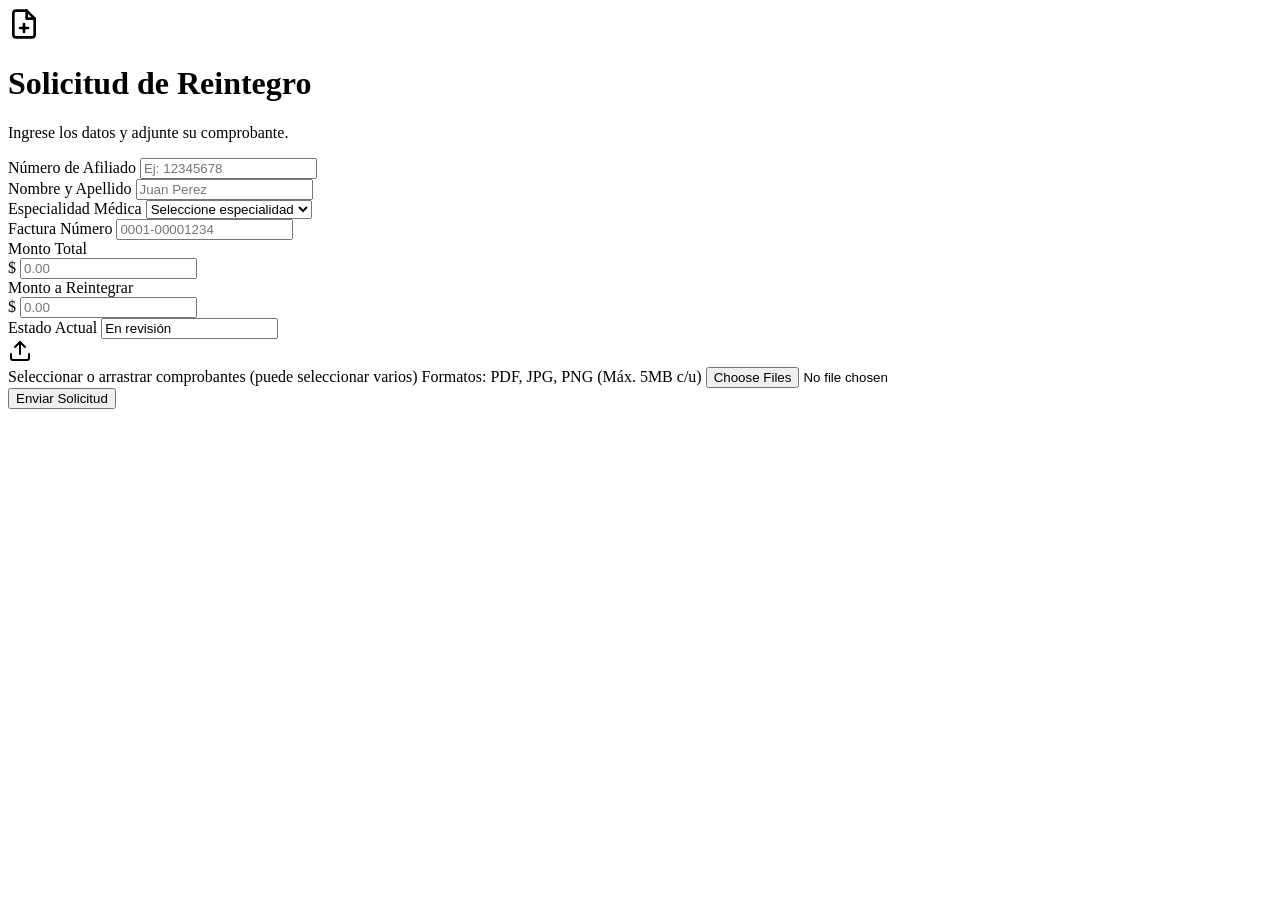
==== index.html @ f34ab0e4 "Update index.html" ====
<!DOCTYPE html>
<html lang="es">

<head>
    <meta charset="UTF-8">
    <meta name="viewport" content="width=device-width, initial-scale=1.0">
    <title>Solicitud de Reintegros</title>
    <link rel="preconnect" href="https://fonts.googleapis.com">
    <link rel="preconnect" href="https://fonts.gstatic.com" crossorigin>
    <link href="https://fonts.googleapis.com/css2?family=Outfit:wght@300;400;500;600;700&display=swap" rel="stylesheet">
    <link rel="stylesheet" href="style.css">
</head>

<body>
    <!-- Fondos dinámicos -->
    <div class="background-elements">
        <div class="blob blob-1"></div>
        <div class="blob blob-2"></div>
    </div>

    <!-- Contenedor Principal -->
    <div class="container">
        <div class="form-wrapper">
            <div class="header">
                <div class="icon-header">
                    <svg xmlns="http://www.w3.org/2000/svg" width="32" height="32" viewBox="0 0 24 24" fill="none"
                        stroke="currentColor" stroke-width="2" stroke-linecap="round" stroke-linejoin="round">
                        <path d="M14 2H6a2 2 0 0 0-2 2v16a2 2 0 0 0 2 2h12a2 2 0 0 0 2-2V8z"></path>
                        <polyline points="14 2 14 8 20 8"></polyline>
                        <line x1="12" y1="18" x2="12" y2="12"></line>
                        <line x1="9" y1="15" x2="15" y2="15"></line>
                    </svg>
                </div>
                <h1>Solicitud de Reintegro</h1>
                <p>Ingrese los datos y adjunte su comprobante.</p>
            </div>

            <!-- Formulario -->
            <form id="reintegroForm">

                <div class="input-row">
                    <div class="input-group">
                        <label for="afiliado">Número de Afiliado</label>
                        <input type="text" id="afiliado" name="afiliado" placeholder="Ej: 12345678" inputmode="numeric" pattern="\d*" required>
                    </div>

                    <div class="input-group">
                        <label for="nombre">Nombre y Apellido</label>
                        <input type="text" id="nombre" name="nombre" placeholder="Juan Perez" required>
                    </div>
                </div>

                <div class="input-row">
                    <div class="input-group">
                        <label for="especialidad">Especialidad Médica</label>
                        <select id="especialidad" name="especialidad" required>
                            <option value="" disabled selected>Seleccione especialidad</option>
                            <option value="Medicina General">Medicina General</option>
                            <option value="Traumatología">Traumatología</option>
                            <option value="Cardiología">Cardiología</option>
                            <option value="Dermatología">Dermatología</option>
                            <option value="Pediatría">Pediatría</option>
                            <option value="Odontología">Odontología</option>
                            <option value="Neurología">Neurología</option>
                            <option value="Oftalmología">Oftalmología</option>
                            <option value="Ginecología">Ginecología</option>
                            <option value="Psiquiatría">Psiquiatría</option>
                        </select>
                    </div>

                    <div class="input-group">
                        <label for="factura">Factura Número</label>
                        <input type="text" id="factura" name="factura" placeholder="0001-00001234" inputmode="numeric" required>
                    </div>
                </div>

                <div class="input-row">
                    <div class="input-group relative">
                        <label for="monto">Monto Total</label>
                        <div class="input-icon">
                            <span>$</span>
                            <input type="number" id="monto" name="monto" placeholder="0.00" step="0.01" inputmode="decimal" required>
                        </div>
                    </div>

                    <div class="input-group relative">
                        <label for="montoReintegrar">Monto a Reintegrar</label>
                        <div class="input-icon">
                            <span>$</span>
                            <input type="number" id="montoReintegrar" name="montoReintegrar" placeholder="0.00"
                                step="0.01" inputmode="decimal" required>
                        </div>
                    </div>
                </div>

                <div class="input-group w-full">
                    <label for="estado">Estado Actual</label>
                    <input type="text" id="estado" name="estado" value="En revisión" readonly class="readonly-input">
                </div>

                <div class="file-upload-wrapper">
                    <label for="archivo" class="file-upload-label">
                        <div class="upload-icon">
                            <svg xmlns="http://www.w3.org/2000/svg" width="24" height="24" viewBox="0 0 24 24"
                                fill="none" stroke="currentColor" stroke-width="2" stroke-linecap="round"
                                stroke-linejoin="round">
                                <path d="M21 15v4a2 2 0 0 1-2 2H5a2 2 0 0 1-2-2v-4"></path>
                                <polyline points="17 8 12 3 7 8"></polyline>
                                <line x1="12" y1="3" x2="12" y2="15"></line>
                            </svg>
                        </div>
                        <span class="upload-text">Seleccionar o arrastrar comprobantes (puede seleccionar varios)</span>
                        <span class="upload-hint">Formatos: PDF, JPG, PNG (Máx. 5MB c/u)</span>
                    </label>
                    <input type="file" id="archivo" name="archivos" required accept=".pdf,.jpg,.jpeg,.png" multiple>
                    <div id="fileName" class="file-name-display"></div>
                </div>

                <button type="submit" id="submitBtn" class="submit-btn hover-effect">
                    <span class="btn-text">Enviar Solicitud</span>
                    <div class="loader" id="loader" style="display: none;"></div>
                </button>

            </form>

            <!-- Mensaje de Éxito -->
            <div id="successMessage" class="status-message success" style="display: none;">
                <div class="status-icon">
                    <svg xmlns="http://www.w3.org/2000/svg" width="32" height="32" viewBox="0 0 24 24" fill="none"
                        stroke="currentColor" stroke-width="2" stroke-linecap="round" stroke-linejoin="round">
                        <path d="M22 11.08V12a10 10 0 1 1-5.93-9.14"></path>
                        <polyline points="22 4 12 14.01 9 11.01"></polyline>
                    </svg>
                </div>
                <h3>¡Solicitud Enviada Exitosamente!</h3>
                <p>Su solicitud de reintegro ha sido registrada y el archivo guardado en la nube.</p>
                <button type="button" class="reset-btn hover-effect" id="resetBtn">Nueva Solicitud</button>
            </div>

            <!-- Mensaje de Error -->
            <div id="errorMessage" class="status-message error" style="display: none;">
                <div class="status-icon">
                    <svg xmlns="http://www.w3.org/2000/svg" width="32" height="32" viewBox="0 0 24 24" fill="none"
                        stroke="currentColor" stroke-width="2" stroke-linecap="round" stroke-linejoin="round">
                        <circle cx="12" cy="12" r="10"></circle>
                        <line x1="15" y1="9" x2="9" y2="15"></line>
                        <line x1="9" y1="9" x2="15" y2="15"></line>
                    </svg>
                </div>
                <h3>Error al Enviar</h3>
                <p>Ocurrió un problema de comunicación. Por favor intente nuevamente.</p>
            </div>
        </div>
    </div>

    <script src="script.js"></script>
</body>

</html>
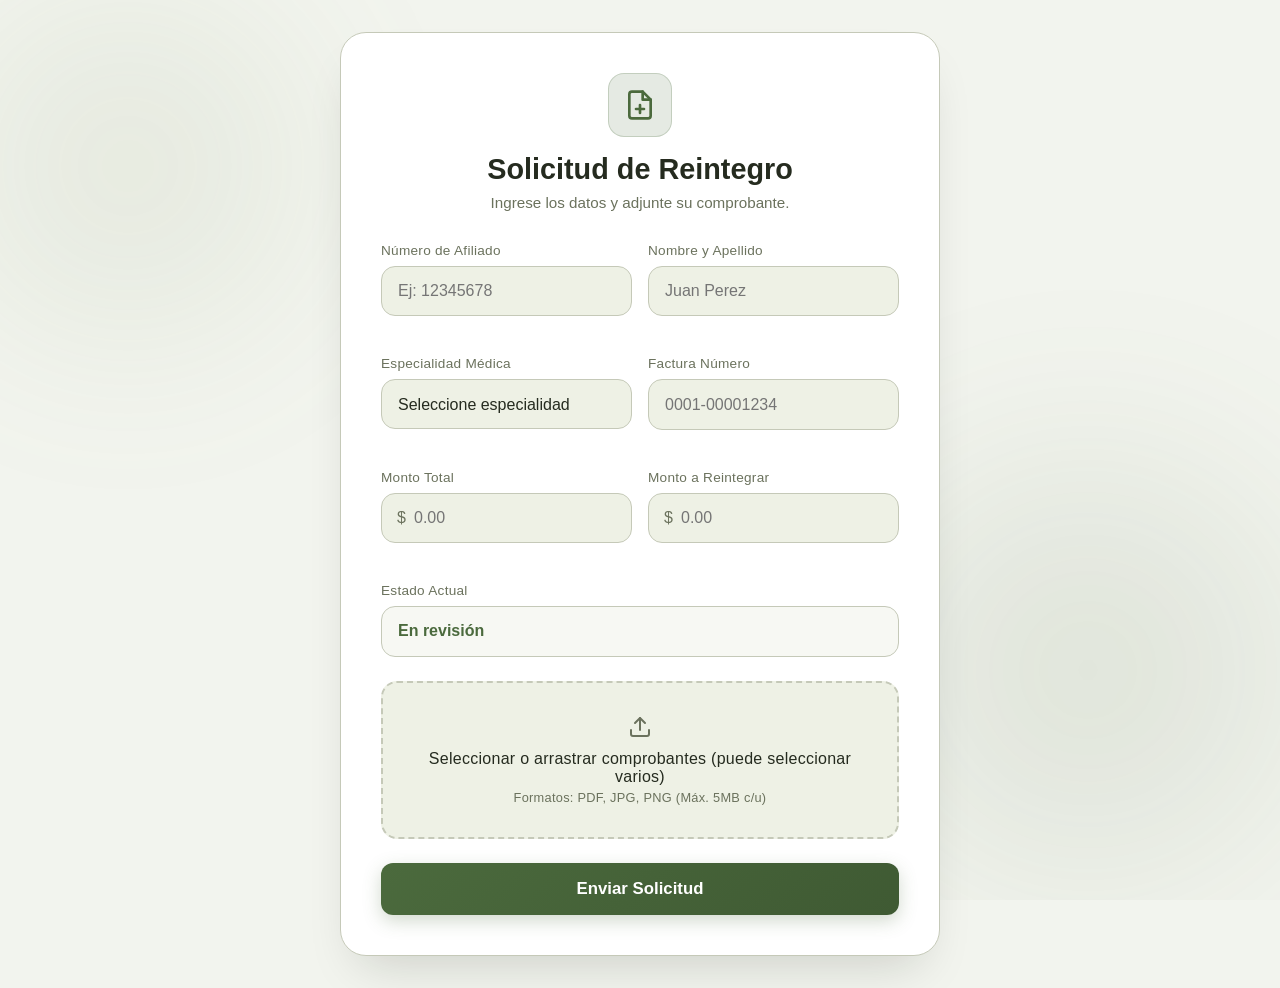
==== commit 0b31fd42: "Rename stylesheet link from style.css to styles.css" ====
--- a/index.html
+++ b/index.html
@@ -8,7 +8,7 @@
     <link rel="preconnect" href="https://fonts.googleapis.com">
     <link rel="preconnect" href="https://fonts.gstatic.com" crossorigin>
     <link href="https://fonts.googleapis.com/css2?family=Outfit:wght@300;400;500;600;700&display=swap" rel="stylesheet">
-    <link rel="stylesheet" href="style.css">
+    <link rel="stylesheet" href="styles.css">
 </head>
 
 <body>
--- a/styles.css
+++ b/styles.css
@@ -0,0 +1,403 @@
+:root {
+    --primary: #4b6a3d;
+    --primary-hover: #3f5a33;
+    --background: #f2f4ee;
+    --surface: #ffffff;
+    --surface-light: #eef1e5;
+    --border: #c5c9b8;
+    --text: #252b1f;
+    --text-muted: #6b725d;
+    --success: #3c7e43;
+    --error: #d04747;
+    --accent: #7f9961;
+}
+
+* {
+    box-sizing: border-box;
+    margin: 0;
+    padding: 0;
+}
+
+body {
+    font-family: 'Outfit', -apple-system, BlinkMacSystemFont, "Segoe UI", Roboto, sans-serif;
+    background-color: var(--background);
+    color: var(--text);
+    min-height: 100vh;
+    display: flex;
+    justify-content: center;
+    align-items: center;
+    padding: 2rem 1rem;
+    position: relative;
+    overflow-x: hidden;
+}
+
+/* Background Animations */
+.background-elements {
+    position: fixed;
+    top: 0;
+    left: 0;
+    width: 100%;
+    height: 100%;
+    z-index: 0;
+    overflow: hidden;
+    pointer-events: none;
+}
+
+.blob {
+    position: absolute;
+    filter: blur(80px);
+    opacity: 0.5;
+    border-radius: 50%;
+    animation: float 10s infinite alternate ease-in-out;
+}
+
+.blob-1 {
+    top: -10%;
+    left: -10%;
+    width: 40vw;
+    height: 40vw;
+    background: radial-gradient(circle, rgba(127, 153, 97, 0.28) 0%, transparent 70%);
+}
+
+.blob-2 {
+    bottom: -10%;
+    right: -10%;
+    width: 50vw;
+    height: 50vw;
+    background: radial-gradient(circle, rgba(75, 106, 61, 0.28) 0%, transparent 70%);
+    animation-delay: -5s;
+}
+
+@keyframes float {
+    0% { transform: translate(0, 0) scale(1); }
+    100% { transform: translate(5%, 5%) scale(1.1); }
+}
+
+/* Container & Form Surface */
+.container {
+    width: 100%;
+    max-width: 600px;
+    z-index: 1;
+}
+
+.form-wrapper {
+    background: var(--surface);
+    border: 1px solid var(--border);
+    border-radius: 26px;
+    padding: 2.5rem;
+    box-shadow: 0 25px 50px -20px rgba(16, 23, 11, 0.18);
+    transition: transform 0.3s ease, box-shadow 0.3s ease;
+}
+
+.header {
+    text-align: center;
+    margin-bottom: 2rem;
+}
+
+.icon-header {
+    display: inline-flex;
+    align-items: center;
+    justify-content: center;
+    width: 64px;
+    height: 64px;
+    background: rgba(75, 106, 61, 0.14);
+    border: 1px solid rgba(75, 106, 61, 0.22);
+    border-radius: 16px;
+    margin-bottom: 1rem;
+    color: var(--primary);
+}
+
+.header h1 {
+    font-size: 1.8rem;
+    font-weight: 600;
+    margin-bottom: 0.5rem;
+    color: var(--text);
+}
+
+.header p {
+    color: var(--text-muted);
+    font-size: 0.95rem;
+}
+
+/* Inputs */
+.input-row {
+    display: grid;
+    grid-template-columns: 1fr 1fr;
+    gap: 1rem;
+    margin-bottom: 1.25rem;
+}
+
+@media (max-width: 480px) {
+    .input-row { grid-template-columns: 1fr; }
+}
+
+.input-group {
+    display: flex;
+    flex-direction: column;
+    margin-bottom: 1.25rem;
+}
+
+.input-group.w-full { grid-column: span 2; }
+.relative { position: relative; }
+
+label {
+    font-size: 0.85rem;
+    font-weight: 500;
+    color: var(--text-muted);
+    margin-bottom: 0.5rem;
+    letter-spacing: 0.02em;
+}
+
+input[type="text"],
+input[type="number"],
+select {
+    width: 100%;
+    background: var(--surface-light);
+    border: 1px solid var(--border);
+    border-radius: 14px;
+    padding: 0.95rem 1rem;
+    color: var(--text);
+    font-family: inherit;
+    font-size: 1rem;
+    outline: none;
+    transition: all 0.2s ease;
+    appearance: none;
+    -webkit-appearance: none;
+    -moz-appearance: none;
+    padding-right: 1.8rem;
+}
+
+.input-icon {
+    position: relative;
+    display: flex;
+    align-items: center;
+}
+
+.input-icon span {
+    position: absolute;
+    left: 1rem;
+    color: var(--text-muted);
+    font-weight: 500;
+}
+
+.input-icon input {
+    padding-left: 2rem;
+}
+
+input:focus {
+    border-color: var(--primary-hover);
+    box-shadow: 0 0 0 3px rgba(75, 106, 61, 0.18);
+    background: #f7f8f3;
+}
+
+.readonly-input {
+    background: #f7f8f3 !important;
+    color: var(--primary) !important;
+    font-weight: 600;
+    cursor: default;
+}
+
+/* File Upload */
+.file-upload-wrapper {
+    position: relative;
+    margin: 1.5rem 0;
+}
+
+input[type="file"] {
+    position: absolute;
+    width: 100%;
+    height: 100%;
+    top: 0;
+    left: 0;
+    opacity: 0;
+    cursor: pointer;
+    z-index: 10;
+}
+
+.file-upload-label {
+    display: flex;
+    flex-direction: column;
+    align-items: center;
+    justify-content: center;
+    padding: 2rem 1.5rem;
+    border: 2px dashed var(--border);
+    border-radius: 16px;
+    background: var(--surface-light);
+    transition: all 0.3s ease;
+    cursor: pointer;
+    text-align: center;
+}
+
+.file-upload-wrapper:hover .file-upload-label {
+    border-color: var(--primary);
+    background: rgba(75, 106, 61, 0.08);
+}
+
+.file-upload-wrapper:has(input:focus-visible) .file-upload-label {
+    border-color: var(--primary);
+    box-shadow: 0 0 0 3px rgba(75, 106, 61, 0.14);
+}
+
+.upload-icon {
+    color: var(--text-muted);
+    margin-bottom: 0.5rem;
+    transition: color 0.3s ease;
+}
+
+.file-upload-wrapper:hover .upload-icon {
+    color: var(--primary);
+}
+
+.upload-text {
+    font-weight: 500;
+    color: var(--text);
+    margin-bottom: 0.25rem;
+    font-size: 1rem;
+}
+
+.upload-hint {
+    font-size: 0.8rem;
+    color: var(--text-muted);
+}
+
+.file-name-display {
+    display: none;
+    margin-top: 0.5rem;
+    padding: 0.75rem;
+    background: rgba(75, 106, 61, 0.1);
+    border: 1px solid rgba(75, 106, 61, 0.2);
+    border-radius: 8px;
+    color: var(--primary);
+    font-size: 0.85rem;
+    font-weight: 500;
+    text-align: center;
+    word-break: break-all;
+}
+
+/* Base Buttons */
+button {
+    width: 100%;
+    padding: 1rem;
+    border: none;
+    border-radius: 12px;
+    font-family: inherit;
+    font-size: 1.05rem;
+    font-weight: 600;
+    cursor: pointer;
+    display: flex;
+    justify-content: center;
+    align-items: center;
+    transition: all 0.3s cubic-bezier(0.4, 0, 0.2, 1);
+}
+
+.submit-btn {
+    background: linear-gradient(135deg, var(--primary) 0%, var(--primary-hover) 100%);
+    color: white;
+    box-shadow: 0 6px 18px rgba(75, 106, 61, 0.25);
+}
+
+.submit-btn:hover {
+    transform: translateY(-2px);
+    box-shadow: 0 10px 24px rgba(75, 106, 61, 0.3);
+}
+
+.submit-btn:active {
+    transform: translateY(1px);
+}
+
+.submit-btn:disabled {
+    opacity: 0.7;
+    cursor: not-allowed;
+    transform: none;
+}
+
+.reset-btn {
+    background: transparent;
+    color: var(--text);
+    border: 1px solid var(--border);
+    margin-top: 1.5rem;
+}
+
+.reset-btn:hover {
+    background: rgba(255, 255, 255, 0.05);
+    border-color: var(--text-muted);
+}
+
+/* Loader */
+.loader {
+    width: 24px;
+    height: 24px;
+    border: 3px solid rgba(255, 255, 255, 0.3);
+    border-radius: 50%;
+    border-top-color: white;
+    animation: spin 1s ease-in-out infinite;
+}
+
+@keyframes spin {
+    to { transform: rotate(360deg); }
+}
+
+/* Status Messages */
+.status-message {
+    text-align: center;
+    padding: 2rem 1rem;
+    animation: fadeIn 0.4s ease-out;
+}
+
+.status-icon {
+    display: inline-flex;
+    align-items: center;
+    justify-content: center;
+    width: 64px;
+    height: 64px;
+    border-radius: 50%;
+    margin-bottom: 1.5rem;
+}
+
+.success .status-icon {
+    background: rgba(75, 106, 61, 0.12);
+    color: var(--primary);
+}
+
+.error .status-icon {
+    background: rgba(208, 71, 71, 0.12);
+    color: var(--error);
+}
+
+.status-message h3 {
+    margin-bottom: 0.5rem;
+    font-size: 1.5rem;
+}
+
+.status-message p {
+    color: var(--text-muted);
+    font-size: 0.95rem;
+    line-height: 1.5;
+}
+
+@keyframes fadeIn {
+    from { opacity: 0; transform: translateY(10px); }
+    to { opacity: 1; transform: translateY(0); }
+}
+
+/* Utilities */
+.hover-effect {
+    position: relative;
+    overflow: hidden;
+}
+
+.hover-effect::after {
+    content: '';
+    position: absolute;
+    top: 0;
+    left: 0;
+    width: 100%;
+    height: 100%;
+    background: rgba(255, 255, 255, 0.1);
+    opacity: 0;
+    transition: opacity 0.3s;
+}
+
+.hover-effect:hover::after {
+    opacity: 1;
+}
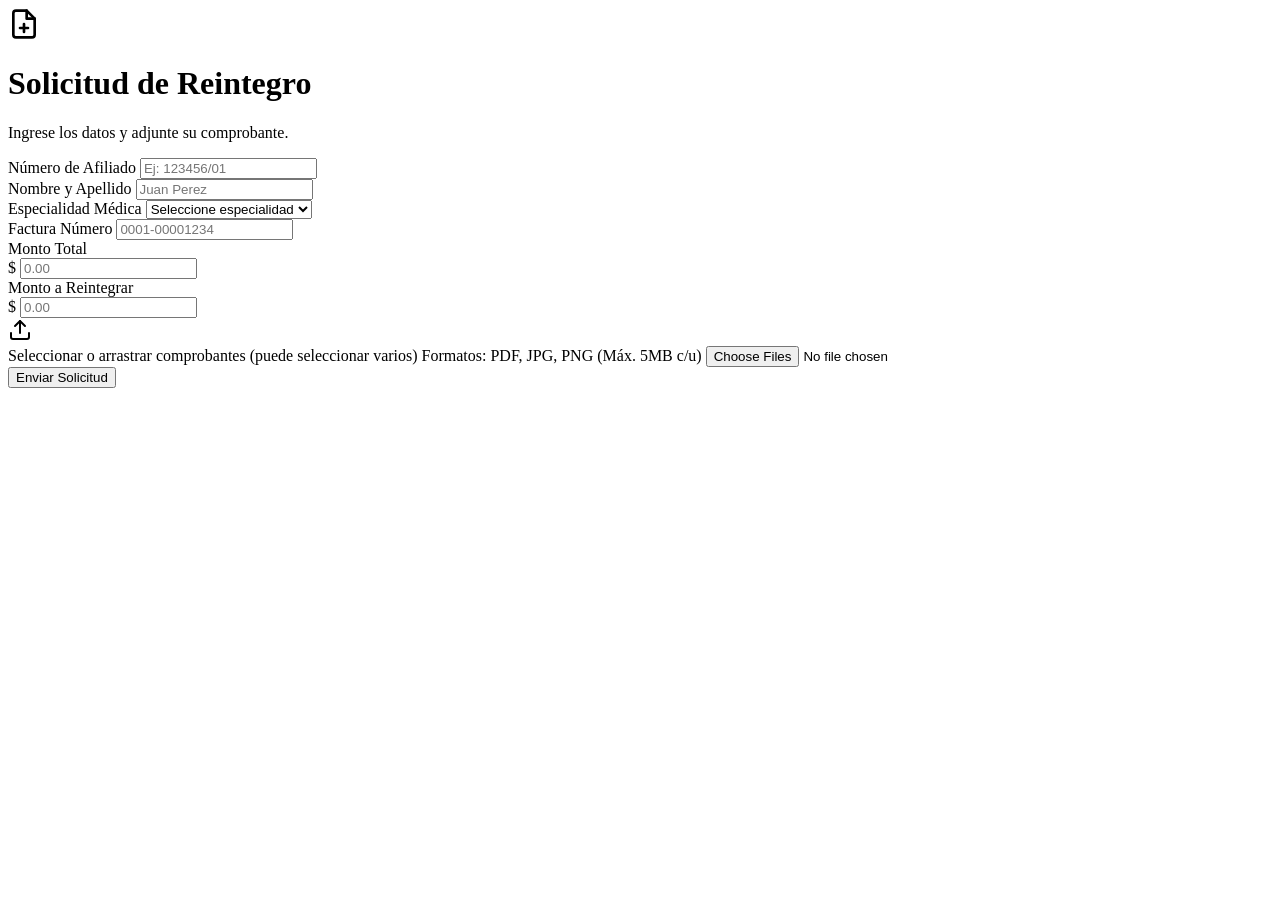
==== commit ad0b372c: "Update index.html" ====
--- a/index.html
+++ b/index.html
@@ -8,7 +8,7 @@
     <link rel="preconnect" href="https://fonts.googleapis.com">
     <link rel="preconnect" href="https://fonts.gstatic.com" crossorigin>
     <link href="https://fonts.googleapis.com/css2?family=Outfit:wght@300;400;500;600;700&display=swap" rel="stylesheet">
-    <link rel="stylesheet" href="styles.css">
+    <link rel="stylesheet" href="style.css">
 </head>
 
 <body>
@@ -41,7 +41,7 @@
                 <div class="input-row">
                     <div class="input-group">
                         <label for="afiliado">Número de Afiliado</label>
-                        <input type="text" id="afiliado" name="afiliado" placeholder="Ej: 12345678" inputmode="numeric" pattern="\d*" required>
+                        <input type="text" id="afiliado" name="afiliado" placeholder="Ej: 123456/01" inputmode="numeric" pattern="[0-9]+/[0-9]{2}" required>
                     </div>
 
                     <div class="input-group">
@@ -93,10 +93,7 @@
                     </div>
                 </div>
 
-                <div class="input-group w-full">
-                    <label for="estado">Estado Actual</label>
-                    <input type="text" id="estado" name="estado" value="En revisión" readonly class="readonly-input">
-                </div>
+                <input type="hidden" id="estado" name="estado" value="En revisión">
 
                 <div class="file-upload-wrapper">
                     <label for="archivo" class="file-upload-label">
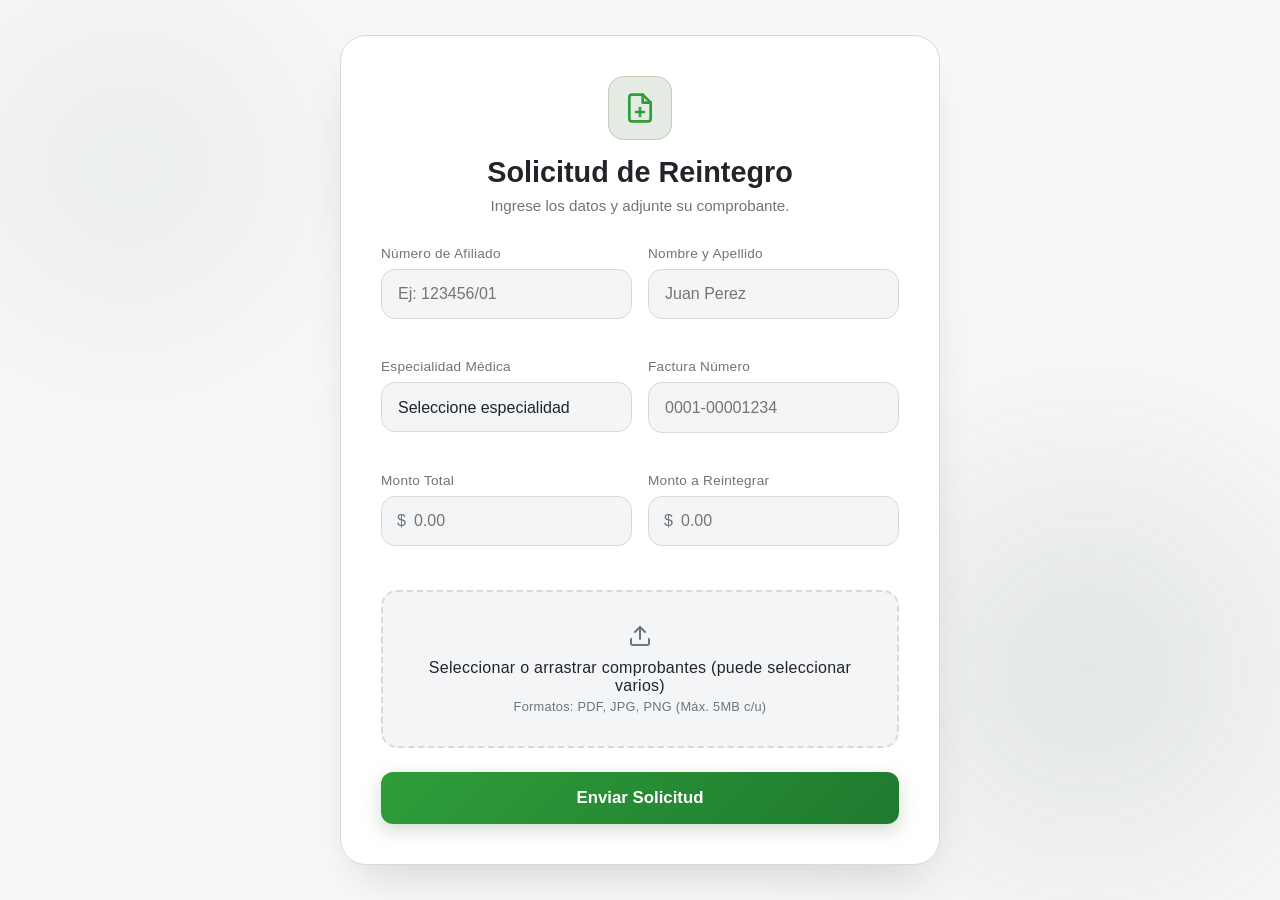
==== commit 33d27bae: "Rename stylesheet link from style.css to styles.css" ====
--- a/index.html
+++ b/index.html
@@ -8,7 +8,7 @@
     <link rel="preconnect" href="https://fonts.googleapis.com">
     <link rel="preconnect" href="https://fonts.gstatic.com" crossorigin>
     <link href="https://fonts.googleapis.com/css2?family=Outfit:wght@300;400;500;600;700&display=swap" rel="stylesheet">
-    <link rel="stylesheet" href="style.css">
+    <link rel="stylesheet" href="styles.css">
 </head>
 
 <body>
--- a/styles.css
+++ b/styles.css
@@ -0,0 +1,403 @@
+:root {
+    --primary: #2e9e39;
+    --primary-hover: #1f7a2f;
+    --background: #f7f8f9;
+    --surface: #ffffff;
+    --surface-light: #f4f5f6;
+    --border: #d8d9db;
+    --text: #212529;
+    --text-muted: #6c757d;
+    --success: #2e9e39;
+    --error: #d04747;
+    --accent: #2e9e39;
+}
+
+* {
+    box-sizing: border-box;
+    margin: 0;
+    padding: 0;
+}
+
+body {
+    font-family: 'Outfit', -apple-system, BlinkMacSystemFont, "Segoe UI", Roboto, sans-serif;
+    background-color: var(--background);
+    color: var(--text);
+    min-height: 100vh;
+    display: flex;
+    justify-content: center;
+    align-items: center;
+    padding: 2rem 1rem;
+    position: relative;
+    overflow-x: hidden;
+}
+
+/* Background Animations */
+.background-elements {
+    position: fixed;
+    top: 0;
+    left: 0;
+    width: 100%;
+    height: 100%;
+    z-index: 0;
+    overflow: hidden;
+    pointer-events: none;
+}
+
+.blob {
+    position: absolute;
+    filter: blur(80px);
+    opacity: 0.5;
+    border-radius: 50%;
+    animation: float 10s infinite alternate ease-in-out;
+}
+
+.blob-1 {
+    top: -10%;
+    left: -10%;
+    width: 40vw;
+    height: 40vw;
+    background: radial-gradient(circle, rgba(127, 153, 97, 0.28) 0%, transparent 70%);
+}
+
+.blob-2 {
+    bottom: -10%;
+    right: -10%;
+    width: 50vw;
+    height: 50vw;
+    background: radial-gradient(circle, rgba(75, 106, 61, 0.28) 0%, transparent 70%);
+    animation-delay: -5s;
+}
+
+@keyframes float {
+    0% { transform: translate(0, 0) scale(1); }
+    100% { transform: translate(5%, 5%) scale(1.1); }
+}
+
+/* Container & Form Surface */
+.container {
+    width: 100%;
+    max-width: 600px;
+    z-index: 1;
+}
+
+.form-wrapper {
+    background: var(--surface);
+    border: 1px solid var(--border);
+    border-radius: 26px;
+    padding: 2.5rem;
+    box-shadow: 0 25px 50px -20px rgba(16, 23, 11, 0.18);
+    transition: transform 0.3s ease, box-shadow 0.3s ease;
+}
+
+.header {
+    text-align: center;
+    margin-bottom: 2rem;
+}
+
+.icon-header {
+    display: inline-flex;
+    align-items: center;
+    justify-content: center;
+    width: 64px;
+    height: 64px;
+    background: rgba(75, 106, 61, 0.14);
+    border: 1px solid rgba(75, 106, 61, 0.22);
+    border-radius: 16px;
+    margin-bottom: 1rem;
+    color: var(--primary);
+}
+
+.header h1 {
+    font-size: 1.8rem;
+    font-weight: 600;
+    margin-bottom: 0.5rem;
+    color: var(--text);
+}
+
+.header p {
+    color: var(--text-muted);
+    font-size: 0.95rem;
+}
+
+/* Inputs */
+.input-row {
+    display: grid;
+    grid-template-columns: 1fr 1fr;
+    gap: 1rem;
+    margin-bottom: 1.25rem;
+}
+
+@media (max-width: 480px) {
+    .input-row { grid-template-columns: 1fr; }
+}
+
+.input-group {
+    display: flex;
+    flex-direction: column;
+    margin-bottom: 1.25rem;
+}
+
+.input-group.w-full { grid-column: span 2; }
+.relative { position: relative; }
+
+label {
+    font-size: 0.85rem;
+    font-weight: 500;
+    color: var(--text-muted);
+    margin-bottom: 0.5rem;
+    letter-spacing: 0.02em;
+}
+
+input[type="text"],
+input[type="number"],
+select {
+    width: 100%;
+    background: var(--surface-light);
+    border: 1px solid var(--border);
+    border-radius: 14px;
+    padding: 0.95rem 1rem;
+    color: var(--text);
+    font-family: inherit;
+    font-size: 1rem;
+    outline: none;
+    transition: all 0.2s ease;
+    appearance: none;
+    -webkit-appearance: none;
+    -moz-appearance: none;
+    padding-right: 1.8rem;
+}
+
+.input-icon {
+    position: relative;
+    display: flex;
+    align-items: center;
+}
+
+.input-icon span {
+    position: absolute;
+    left: 1rem;
+    color: var(--text-muted);
+    font-weight: 500;
+}
+
+.input-icon input {
+    padding-left: 2rem;
+}
+
+input:focus {
+    border-color: var(--primary-hover);
+    box-shadow: 0 0 0 3px rgba(75, 106, 61, 0.18);
+    background: #f7f8f3;
+}
+
+.readonly-input {
+    background: #f7f8f3 !important;
+    color: var(--primary) !important;
+    font-weight: 600;
+    cursor: default;
+}
+
+/* File Upload */
+.file-upload-wrapper {
+    position: relative;
+    margin: 1.5rem 0;
+}
+
+input[type="file"] {
+    position: absolute;
+    width: 100%;
+    height: 100%;
+    top: 0;
+    left: 0;
+    opacity: 0;
+    cursor: pointer;
+    z-index: 10;
+}
+
+.file-upload-label {
+    display: flex;
+    flex-direction: column;
+    align-items: center;
+    justify-content: center;
+    padding: 2rem 1.5rem;
+    border: 2px dashed var(--border);
+    border-radius: 16px;
+    background: var(--surface-light);
+    transition: all 0.3s ease;
+    cursor: pointer;
+    text-align: center;
+}
+
+.file-upload-wrapper:hover .file-upload-label {
+    border-color: var(--primary);
+    background: rgba(75, 106, 61, 0.08);
+}
+
+.file-upload-wrapper:has(input:focus-visible) .file-upload-label {
+    border-color: var(--primary);
+    box-shadow: 0 0 0 3px rgba(75, 106, 61, 0.14);
+}
+
+.upload-icon {
+    color: var(--text-muted);
+    margin-bottom: 0.5rem;
+    transition: color 0.3s ease;
+}
+
+.file-upload-wrapper:hover .upload-icon {
+    color: var(--primary);
+}
+
+.upload-text {
+    font-weight: 500;
+    color: var(--text);
+    margin-bottom: 0.25rem;
+    font-size: 1rem;
+}
+
+.upload-hint {
+    font-size: 0.8rem;
+    color: var(--text-muted);
+}
+
+.file-name-display {
+    display: none;
+    margin-top: 0.5rem;
+    padding: 0.75rem;
+    background: rgba(75, 106, 61, 0.1);
+    border: 1px solid rgba(75, 106, 61, 0.2);
+    border-radius: 8px;
+    color: var(--primary);
+    font-size: 0.85rem;
+    font-weight: 500;
+    text-align: center;
+    word-break: break-all;
+}
+
+/* Base Buttons */
+button {
+    width: 100%;
+    padding: 1rem;
+    border: none;
+    border-radius: 12px;
+    font-family: inherit;
+    font-size: 1.05rem;
+    font-weight: 600;
+    cursor: pointer;
+    display: flex;
+    justify-content: center;
+    align-items: center;
+    transition: all 0.3s cubic-bezier(0.4, 0, 0.2, 1);
+}
+
+.submit-btn {
+    background: linear-gradient(135deg, var(--primary) 0%, var(--primary-hover) 100%);
+    color: white;
+    box-shadow: 0 6px 18px rgba(75, 106, 61, 0.25);
+}
+
+.submit-btn:hover {
+    transform: translateY(-2px);
+    box-shadow: 0 10px 24px rgba(75, 106, 61, 0.3);
+}
+
+.submit-btn:active {
+    transform: translateY(1px);
+}
+
+.submit-btn:disabled {
+    opacity: 0.7;
+    cursor: not-allowed;
+    transform: none;
+}
+
+.reset-btn {
+    background: transparent;
+    color: var(--text);
+    border: 1px solid var(--border);
+    margin-top: 1.5rem;
+}
+
+.reset-btn:hover {
+    background: rgba(255, 255, 255, 0.05);
+    border-color: var(--text-muted);
+}
+
+/* Loader */
+.loader {
+    width: 24px;
+    height: 24px;
+    border: 3px solid rgba(255, 255, 255, 0.3);
+    border-radius: 50%;
+    border-top-color: white;
+    animation: spin 1s ease-in-out infinite;
+}
+
+@keyframes spin {
+    to { transform: rotate(360deg); }
+}
+
+/* Status Messages */
+.status-message {
+    text-align: center;
+    padding: 2rem 1rem;
+    animation: fadeIn 0.4s ease-out;
+}
+
+.status-icon {
+    display: inline-flex;
+    align-items: center;
+    justify-content: center;
+    width: 64px;
+    height: 64px;
+    border-radius: 50%;
+    margin-bottom: 1.5rem;
+}
+
+.success .status-icon {
+    background: rgba(75, 106, 61, 0.12);
+    color: var(--primary);
+}
+
+.error .status-icon {
+    background: rgba(208, 71, 71, 0.12);
+    color: var(--error);
+}
+
+.status-message h3 {
+    margin-bottom: 0.5rem;
+    font-size: 1.5rem;
+}
+
+.status-message p {
+    color: var(--text-muted);
+    font-size: 0.95rem;
+    line-height: 1.5;
+}
+
+@keyframes fadeIn {
+    from { opacity: 0; transform: translateY(10px); }
+    to { opacity: 1; transform: translateY(0); }
+}
+
+/* Utilities */
+.hover-effect {
+    position: relative;
+    overflow: hidden;
+}
+
+.hover-effect::after {
+    content: '';
+    position: absolute;
+    top: 0;
+    left: 0;
+    width: 100%;
+    height: 100%;
+    background: rgba(255, 255, 255, 0.1);
+    opacity: 0;
+    transition: opacity 0.3s;
+}
+
+.hover-effect:hover::after {
+    opacity: 1;
+}
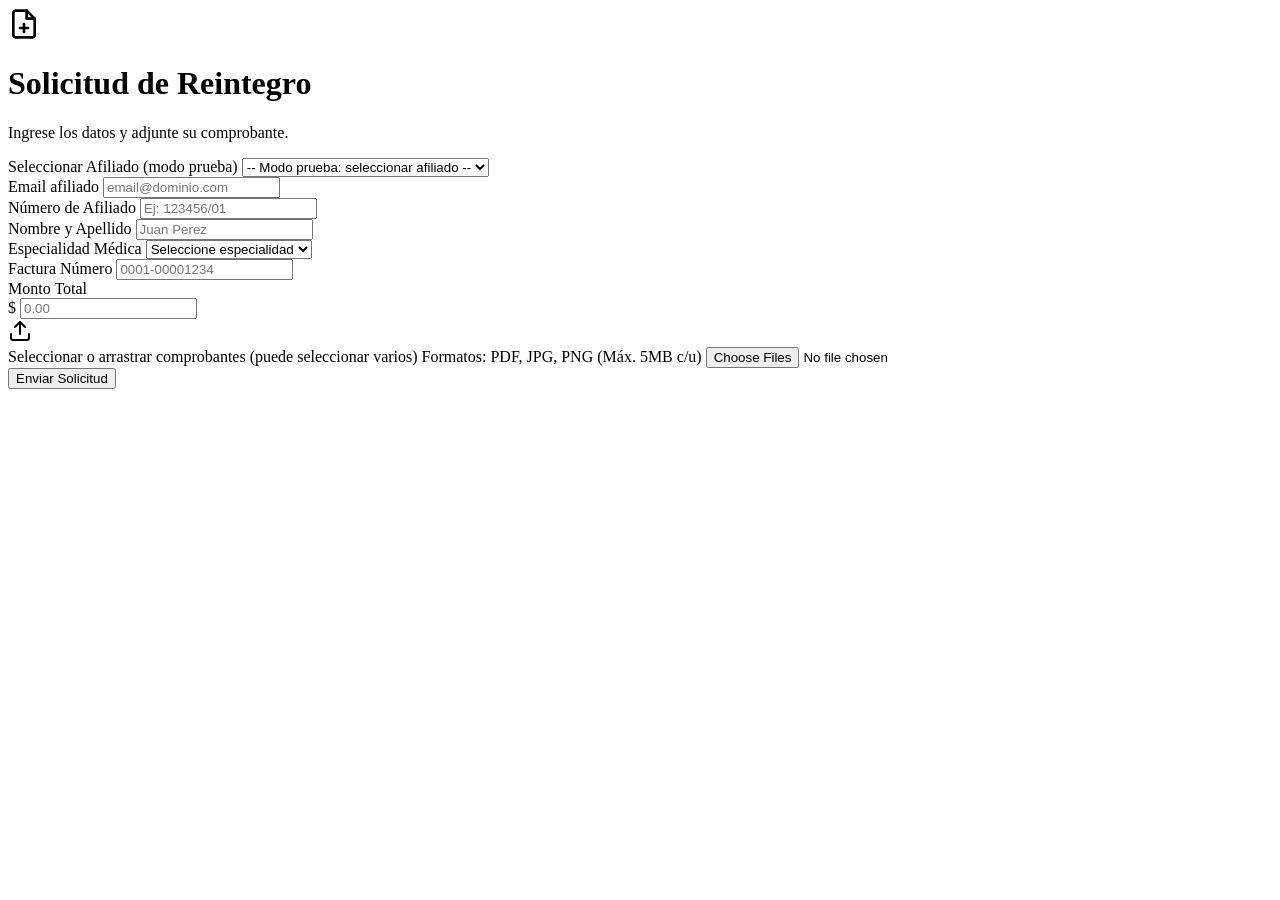
==== commit 6f8766d1: "Update index.html" ====
--- a/index.html
+++ b/index.html
@@ -8,7 +8,7 @@
     <link rel="preconnect" href="https://fonts.googleapis.com">
     <link rel="preconnect" href="https://fonts.gstatic.com" crossorigin>
     <link href="https://fonts.googleapis.com/css2?family=Outfit:wght@300;400;500;600;700&display=swap" rel="stylesheet">
-    <link rel="stylesheet" href="styles.css">
+    <link rel="stylesheet" href="style.css">
 </head>
 
 <body>
@@ -37,6 +37,20 @@
 
             <!-- Formulario -->
             <form id="reintegroForm">
+
+                <div class="input-row">
+                    <div class="input-group">
+                        <label for="selectorAfiliado">Seleccionar Afiliado (modo prueba)</label>
+                        <select id="selectorAfiliado">
+                            <option value="" selected>-- Modo prueba: seleccionar afiliado --</option>
+                        </select>
+                    </div>
+
+                    <div class="input-group">
+                        <label for="email">Email afiliado</label>
+                        <input type="email" id="email" name="email" placeholder="email@dominio.com">
+                    </div>
+                </div>
 
                 <div class="input-row">
                     <div class="input-group">
@@ -82,18 +96,10 @@
                             <input type="number" id="monto" name="monto" placeholder="0.00" step="0.01" inputmode="decimal" required>
                         </div>
                     </div>
-
-                    <div class="input-group relative">
-                        <label for="montoReintegrar">Monto a Reintegrar</label>
-                        <div class="input-icon">
-                            <span>$</span>
-                            <input type="number" id="montoReintegrar" name="montoReintegrar" placeholder="0.00"
-                                step="0.01" inputmode="decimal" required>
-                        </div>
-                    </div>
                 </div>
 
-                <input type="hidden" id="estado" name="estado" value="En revisión">
+                <input type="hidden" id="montoReintegrar" name="montoReintegrar" value="">
+                <input type="hidden" id="estado" name="estado" value="Nuevo reintegro">
 
                 <div class="file-upload-wrapper">
                     <label for="archivo" class="file-upload-label">
@@ -150,7 +156,7 @@
         </div>
     </div>
 
-    <script src="script.js"></script>
+    <script type="module" src="script.js"></script>
 </body>
 
 </html>
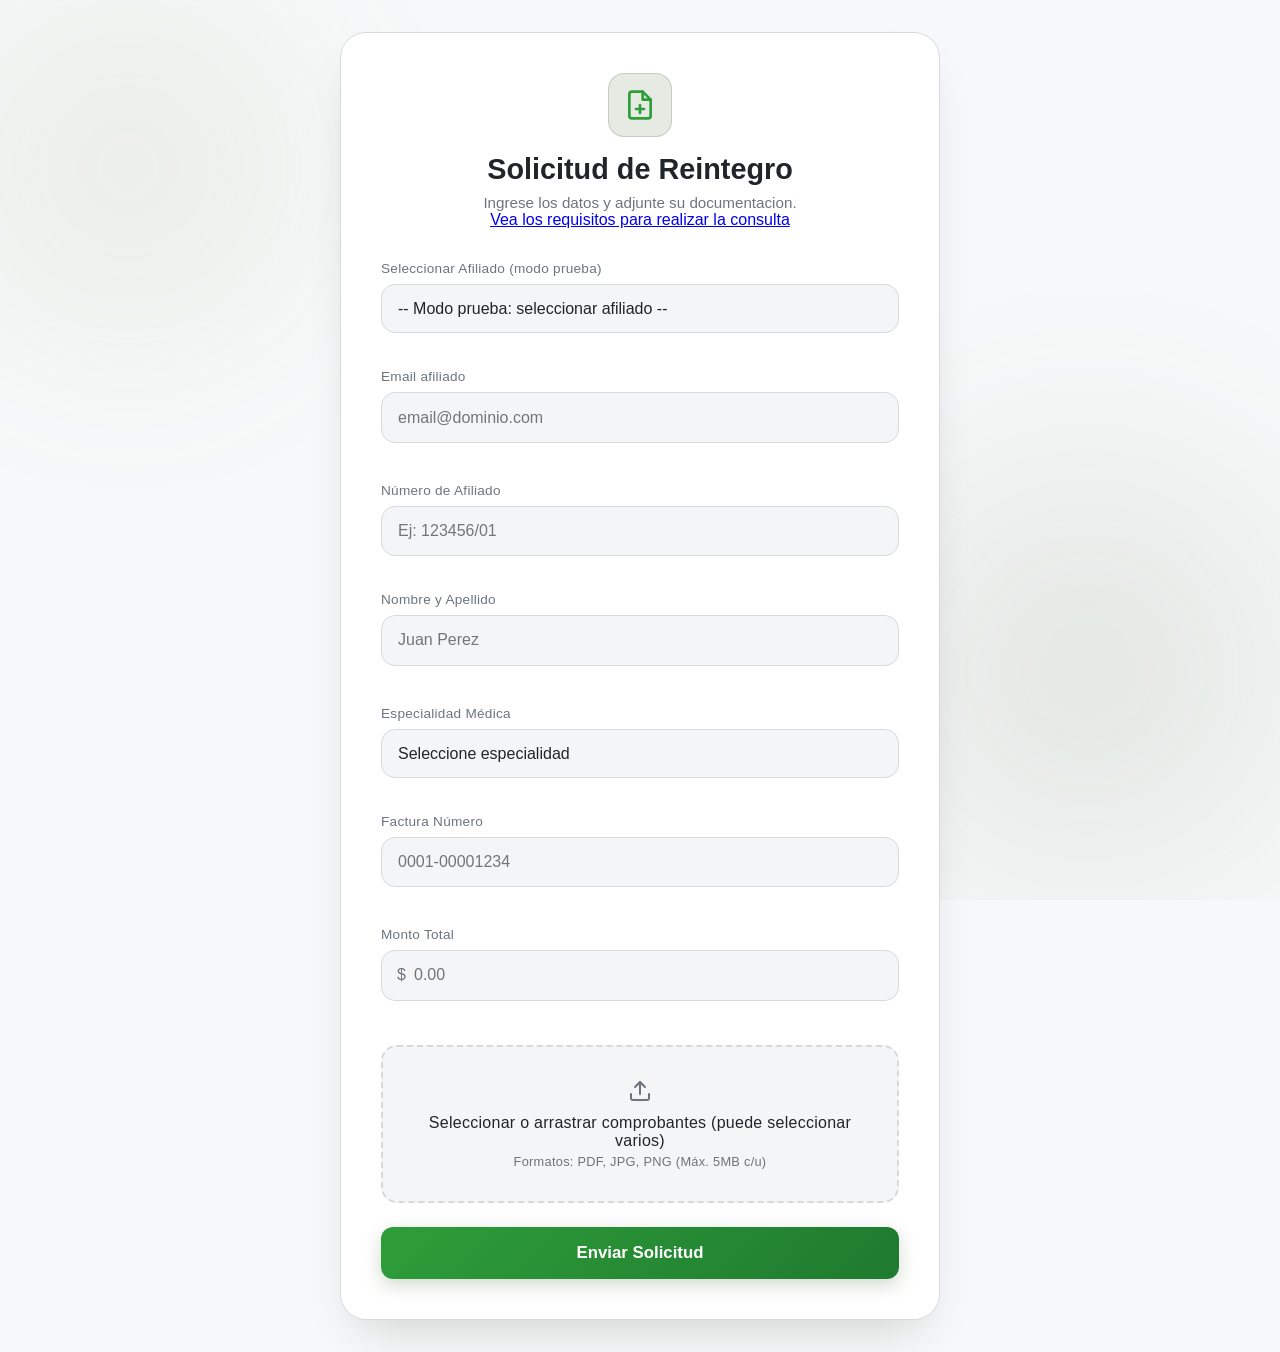
==== commit 3217f7fa: "Modify instruction text and add consultation link Updated the instruction text and added a link to t" ====
--- a/index.html
+++ b/index.html
@@ -32,7 +32,8 @@
                     </svg>
                 </div>
                 <h1>Solicitud de Reintegro</h1>
-                <p>Ingrese los datos y adjunte su comprobante.</p>
+                <p>Ingrese los datos y adjunte su documentacion.</p>
+                <a href="https://docs.google.com/document/d/e/2PACX-1vR2vjTNfnhDg8yVSaM5Hng2L1p9_a3u_QXCM-KkmZhwKjgc1DBlXDQh93XQy9juZHTKOExh-c2VfhJD/pub">Vea los requisitos para realizar la consulta</a>
             </div>
 
             <!-- Formulario -->
--- a/style.css
+++ b/style.css
@@ -0,0 +1,404 @@
+:root {
+    --primary: #2e9e39;
+    --primary-hover: #1f7a2f;
+    --background: #f7f8f9;
+    --surface: #ffffff;
+    --surface-light: #f4f5f6;
+    --border: #d8d9db;
+    --text: #212529;
+    --text-muted: #6c757d;
+    --success: #2e9e39;
+    --error: #d04747;
+    --accent: #2e9e39;
+}
+
+* {
+    box-sizing: border-box;
+    margin: 0;
+    padding: 0;
+}
+
+body {
+    font-family: 'Outfit', -apple-system, BlinkMacSystemFont, "Segoe UI", Roboto, sans-serif;
+    background-color: var(--background);
+    color: var(--text);
+    min-height: 100vh;
+    display: flex;
+    justify-content: center;
+    align-items: center;
+    padding: 2rem 1rem;
+    position: relative;
+    overflow-x: hidden;
+}
+
+/* Background Animations */
+.background-elements {
+    position: fixed;
+    top: 0;
+    left: 0;
+    width: 100%;
+    height: 100%;
+    z-index: 0;
+    overflow: hidden;
+    pointer-events: none;
+}
+
+.blob {
+    position: absolute;
+    filter: blur(80px);
+    opacity: 0.5;
+    border-radius: 50%;
+    animation: float 10s infinite alternate ease-in-out;
+}
+
+.blob-1 {
+    top: -10%;
+    left: -10%;
+    width: 40vw;
+    height: 40vw;
+    background: radial-gradient(circle, rgba(127, 153, 97, 0.28) 0%, transparent 70%);
+}
+
+.blob-2 {
+    bottom: -10%;
+    right: -10%;
+    width: 50vw;
+    height: 50vw;
+    background: radial-gradient(circle, rgba(75, 106, 61, 0.28) 0%, transparent 70%);
+    animation-delay: -5s;
+}
+
+@keyframes float {
+    0% { transform: translate(0, 0) scale(1); }
+    100% { transform: translate(5%, 5%) scale(1.1); }
+}
+
+/* Container & Form Surface */
+.container {
+    width: 100%;
+    max-width: 600px;
+    z-index: 1;
+}
+
+.form-wrapper {
+    background: var(--surface);
+    border: 1px solid var(--border);
+    border-radius: 26px;
+    padding: 2.5rem;
+    box-shadow: 0 25px 50px -20px rgba(16, 23, 11, 0.18);
+    transition: transform 0.3s ease, box-shadow 0.3s ease;
+}
+
+.header {
+    text-align: center;
+    margin-bottom: 2rem;
+}
+
+.icon-header {
+    display: inline-flex;
+    align-items: center;
+    justify-content: center;
+    width: 64px;
+    height: 64px;
+    background: rgba(75, 106, 61, 0.14);
+    border: 1px solid rgba(75, 106, 61, 0.22);
+    border-radius: 16px;
+    margin-bottom: 1rem;
+    color: var(--primary);
+}
+
+.header h1 {
+    font-size: 1.8rem;
+    font-weight: 600;
+    margin-bottom: 0.5rem;
+    color: var(--text);
+}
+
+.header p {
+    color: var(--text-muted);
+    font-size: 0.95rem;
+}
+
+/* Inputs */
+.input-row {
+    display: grid;
+    grid-template-columns: 1fr;
+    gap: 1rem;
+    margin-bottom: 1.25rem;
+}
+
+@media (max-width: 480px) {
+    .input-row { grid-template-columns: 1fr; }
+}
+
+.input-group {
+    display: flex;
+    flex-direction: column;
+    margin-bottom: 1.25rem;
+}
+
+.input-group.w-full { grid-column: span 2; }
+.relative { position: relative; }
+
+label {
+    font-size: 0.85rem;
+    font-weight: 500;
+    color: var(--text-muted);
+    margin-bottom: 0.5rem;
+    letter-spacing: 0.02em;
+}
+
+input[type="text"],
+input[type="number"],
+input[type="email"],
+select {
+    width: 100%;
+    background: var(--surface-light);
+    border: 1px solid var(--border);
+    border-radius: 14px;
+    padding: 0.95rem 1rem;
+    color: var(--text);
+    font-family: inherit;
+    font-size: 1rem;
+    outline: none;
+    transition: all 0.2s ease;
+    appearance: none;
+    -webkit-appearance: none;
+    -moz-appearance: none;
+    padding-right: 1.8rem;
+}
+
+.input-icon {
+    position: relative;
+    display: flex;
+    align-items: center;
+}
+
+.input-icon span {
+    position: absolute;
+    left: 1rem;
+    color: var(--text-muted);
+    font-weight: 500;
+}
+
+.input-icon input {
+    padding-left: 2rem;
+}
+
+input:focus {
+    border-color: var(--primary-hover);
+    box-shadow: 0 0 0 3px rgba(75, 106, 61, 0.18);
+    background: #f7f8f3;
+}
+
+.readonly-input {
+    background: #f7f8f3 !important;
+    color: var(--primary) !important;
+    font-weight: 600;
+    cursor: default;
+}
+
+/* File Upload */
+.file-upload-wrapper {
+    position: relative;
+    margin: 1.5rem 0;
+}
+
+input[type="file"] {
+    position: absolute;
+    width: 100%;
+    height: 100%;
+    top: 0;
+    left: 0;
+    opacity: 0;
+    cursor: pointer;
+    z-index: 10;
+}
+
+.file-upload-label {
+    display: flex;
+    flex-direction: column;
+    align-items: center;
+    justify-content: center;
+    padding: 2rem 1.5rem;
+    border: 2px dashed var(--border);
+    border-radius: 16px;
+    background: var(--surface-light);
+    transition: all 0.3s ease;
+    cursor: pointer;
+    text-align: center;
+}
+
+.file-upload-wrapper:hover .file-upload-label {
+    border-color: var(--primary);
+    background: rgba(75, 106, 61, 0.08);
+}
+
+.file-upload-wrapper:has(input:focus-visible) .file-upload-label {
+    border-color: var(--primary);
+    box-shadow: 0 0 0 3px rgba(75, 106, 61, 0.14);
+}
+
+.upload-icon {
+    color: var(--text-muted);
+    margin-bottom: 0.5rem;
+    transition: color 0.3s ease;
+}
+
+.file-upload-wrapper:hover .upload-icon {
+    color: var(--primary);
+}
+
+.upload-text {
+    font-weight: 500;
+    color: var(--text);
+    margin-bottom: 0.25rem;
+    font-size: 1rem;
+}
+
+.upload-hint {
+    font-size: 0.8rem;
+    color: var(--text-muted);
+}
+
+.file-name-display {
+    display: none;
+    margin-top: 0.5rem;
+    padding: 0.75rem;
+    background: rgba(75, 106, 61, 0.1);
+    border: 1px solid rgba(75, 106, 61, 0.2);
+    border-radius: 8px;
+    color: var(--primary);
+    font-size: 0.85rem;
+    font-weight: 500;
+    text-align: center;
+    word-break: break-all;
+}
+
+/* Base Buttons */
+button {
+    width: 100%;
+    padding: 1rem;
+    border: none;
+    border-radius: 12px;
+    font-family: inherit;
+    font-size: 1.05rem;
+    font-weight: 600;
+    cursor: pointer;
+    display: flex;
+    justify-content: center;
+    align-items: center;
+    transition: all 0.3s cubic-bezier(0.4, 0, 0.2, 1);
+}
+
+.submit-btn {
+    background: linear-gradient(135deg, var(--primary) 0%, var(--primary-hover) 100%);
+    color: white;
+    box-shadow: 0 6px 18px rgba(75, 106, 61, 0.25);
+}
+
+.submit-btn:hover {
+    transform: translateY(-2px);
+    box-shadow: 0 10px 24px rgba(75, 106, 61, 0.3);
+}
+
+.submit-btn:active {
+    transform: translateY(1px);
+}
+
+.submit-btn:disabled {
+    opacity: 0.7;
+    cursor: not-allowed;
+    transform: none;
+}
+
+.reset-btn {
+    background: transparent;
+    color: var(--text);
+    border: 1px solid var(--border);
+    margin-top: 1.5rem;
+}
+
+.reset-btn:hover {
+    background: rgba(255, 255, 255, 0.05);
+    border-color: var(--text-muted);
+}
+
+/* Loader */
+.loader {
+    width: 24px;
+    height: 24px;
+    border: 3px solid rgba(255, 255, 255, 0.3);
+    border-radius: 50%;
+    border-top-color: white;
+    animation: spin 1s ease-in-out infinite;
+}
+
+@keyframes spin {
+    to { transform: rotate(360deg); }
+}
+
+/* Status Messages */
+.status-message {
+    text-align: center;
+    padding: 2rem 1rem;
+    animation: fadeIn 0.4s ease-out;
+}
+
+.status-icon {
+    display: inline-flex;
+    align-items: center;
+    justify-content: center;
+    width: 64px;
+    height: 64px;
+    border-radius: 50%;
+    margin-bottom: 1.5rem;
+}
+
+.success .status-icon {
+    background: rgba(75, 106, 61, 0.12);
+    color: var(--primary);
+}
+
+.error .status-icon {
+    background: rgba(208, 71, 71, 0.12);
+    color: var(--error);
+}
+
+.status-message h3 {
+    margin-bottom: 0.5rem;
+    font-size: 1.5rem;
+}
+
+.status-message p {
+    color: var(--text-muted);
+    font-size: 0.95rem;
+    line-height: 1.5;
+}
+
+@keyframes fadeIn {
+    from { opacity: 0; transform: translateY(10px); }
+    to { opacity: 1; transform: translateY(0); }
+}
+
+/* Utilities */
+.hover-effect {
+    position: relative;
+    overflow: hidden;
+}
+
+.hover-effect::after {
+    content: '';
+    position: absolute;
+    top: 0;
+    left: 0;
+    width: 100%;
+    height: 100%;
+    background: rgba(255, 255, 255, 0.1);
+    opacity: 0;
+    transition: opacity 0.3s;
+}
+
+.hover-effect:hover::after {
+    opacity: 1;
+}
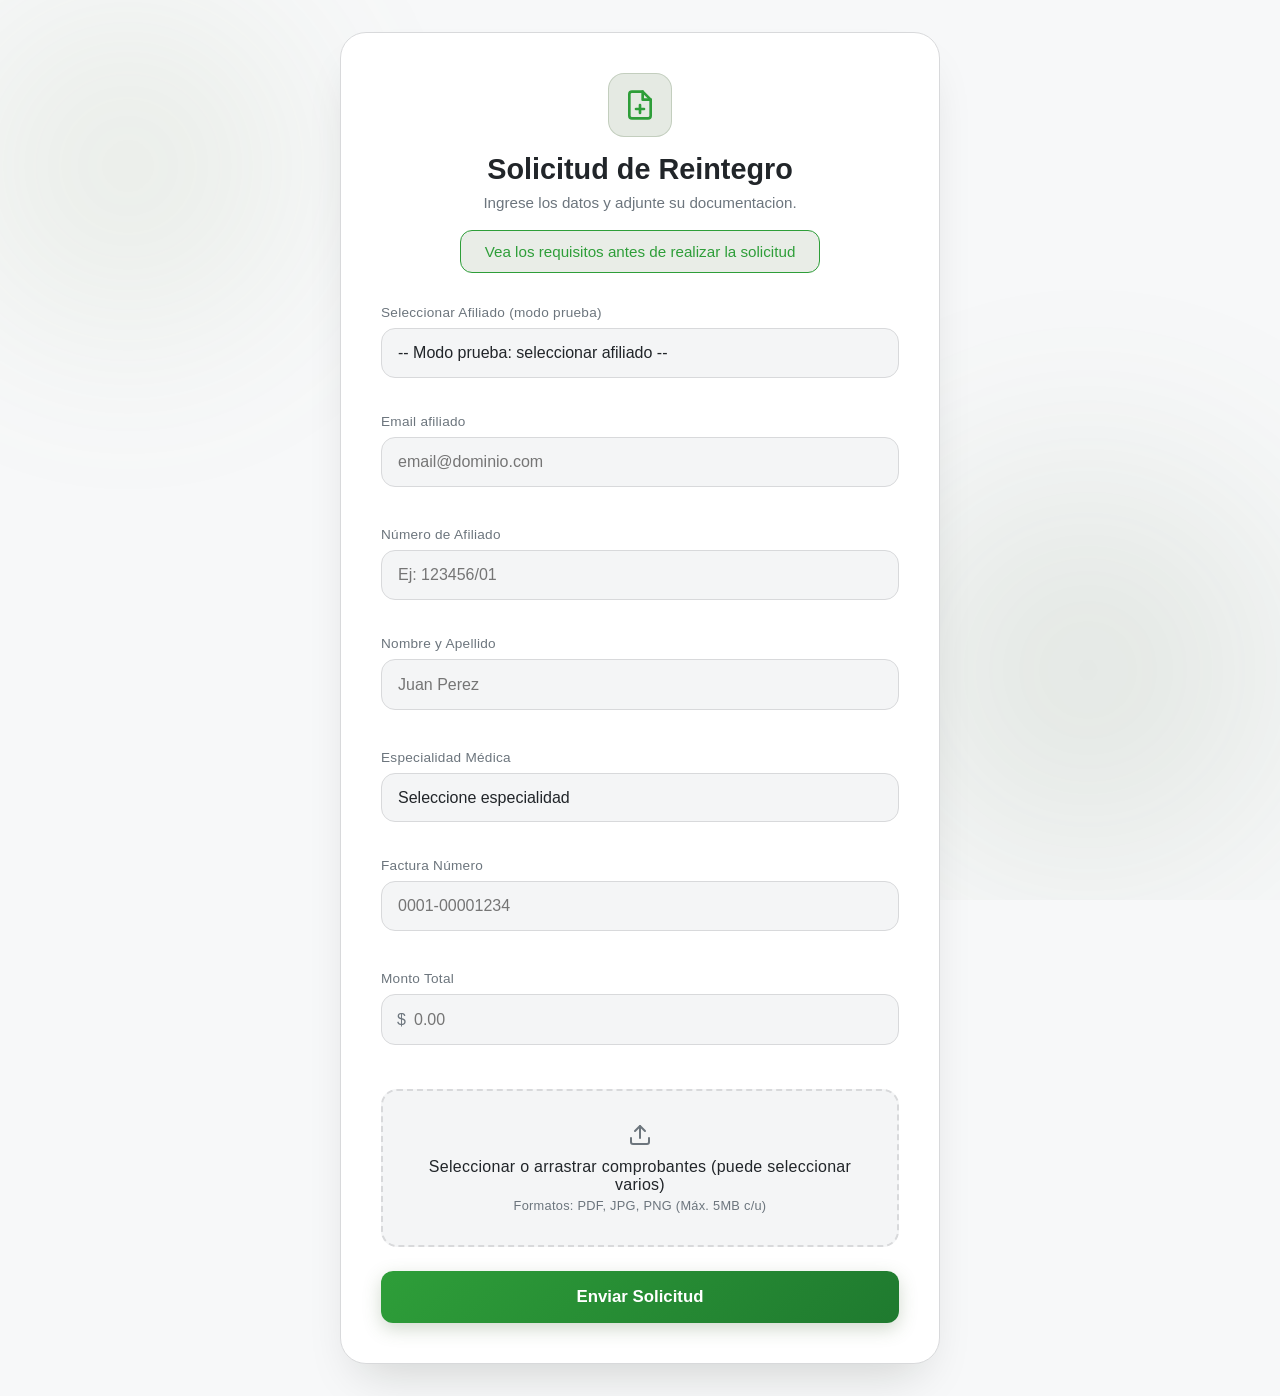
==== commit 4d99802b: "Update link to requirements in index.html" ====
--- a/index.html
+++ b/index.html
@@ -33,7 +33,7 @@
                 </div>
                 <h1>Solicitud de Reintegro</h1>
                 <p>Ingrese los datos y adjunte su documentacion.</p>
-                <a href="https://docs.google.com/document/d/e/2PACX-1vR2vjTNfnhDg8yVSaM5Hng2L1p9_a3u_QXCM-KkmZhwKjgc1DBlXDQh93XQy9juZHTKOExh-c2VfhJD/pub">Vea los requisitos para realizar la consulta</a>
+                <a href="requisitos.html">Vea los requisitos antes de realizar la solicitud</a>
             </div>
 
             <!-- Formulario -->
--- a/style.css
+++ b/style.css
@@ -117,6 +117,31 @@
 .header p {
     color: var(--text-muted);
     font-size: 0.95rem;
+}
+
+.header a {
+    display: inline-block;
+    margin-top: 1.2rem;
+    padding: 0.75rem 1.5rem;
+    background: rgba(75, 106, 61, 0.12);
+    border: 1.5px solid var(--primary);
+    border-radius: 12px;
+    color: var(--primary);
+    text-decoration: none;
+    font-size: 0.95rem;
+    font-weight: 500;
+    transition: all 0.3s cubic-bezier(0.4, 0, 0.2, 1);
+}
+
+.header a:hover {
+    background: var(--primary);
+    color: white;
+    box-shadow: 0 6px 16px rgba(75, 106, 61, 0.25);
+    transform: translateY(-2px);
+}
+
+.header a:active {
+    transform: translateY(0);
 }
 
 /* Inputs */
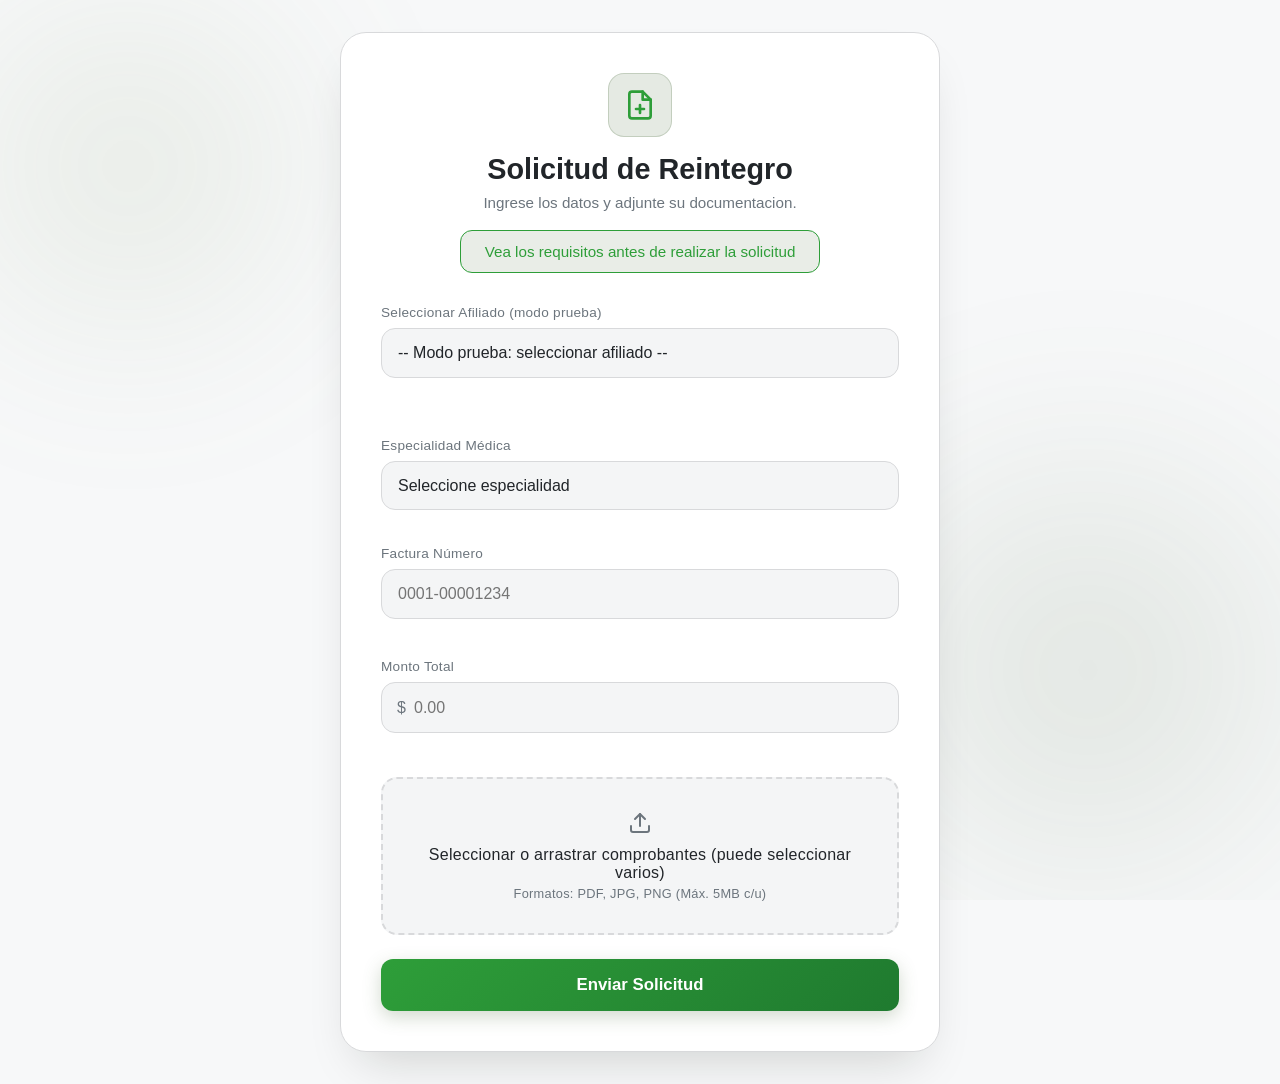
==== commit 37ee571d: "Refactor input groups to use hidden-field class" ====
--- a/index.html
+++ b/index.html
@@ -47,19 +47,19 @@
                         </select>
                     </div>
 
-                    <div class="input-group">
+                    <div class="input-group hidden-field">
                         <label for="email">Email afiliado</label>
                         <input type="email" id="email" name="email" placeholder="email@dominio.com">
                     </div>
                 </div>
 
                 <div class="input-row">
-                    <div class="input-group">
+                    <div class="input-group hidden-field">
                         <label for="afiliado">Número de Afiliado</label>
                         <input type="text" id="afiliado" name="afiliado" placeholder="Ej: 123456/01" inputmode="numeric" pattern="[0-9]+/[0-9]{2}" required>
                     </div>
 
-                    <div class="input-group">
+                    <div class="input-group hidden-field">
                         <label for="nombre">Nombre y Apellido</label>
                         <input type="text" id="nombre" name="nombre" placeholder="Juan Perez" required>
                     </div>
--- a/style.css
+++ b/style.css
@@ -223,6 +223,11 @@
     cursor: default;
 }
 
+/* Campos ocultos pero funcionales */
+.hidden-field {
+    display: none !important;
+}
+
 /* File Upload */
 .file-upload-wrapper {
     position: relative;
